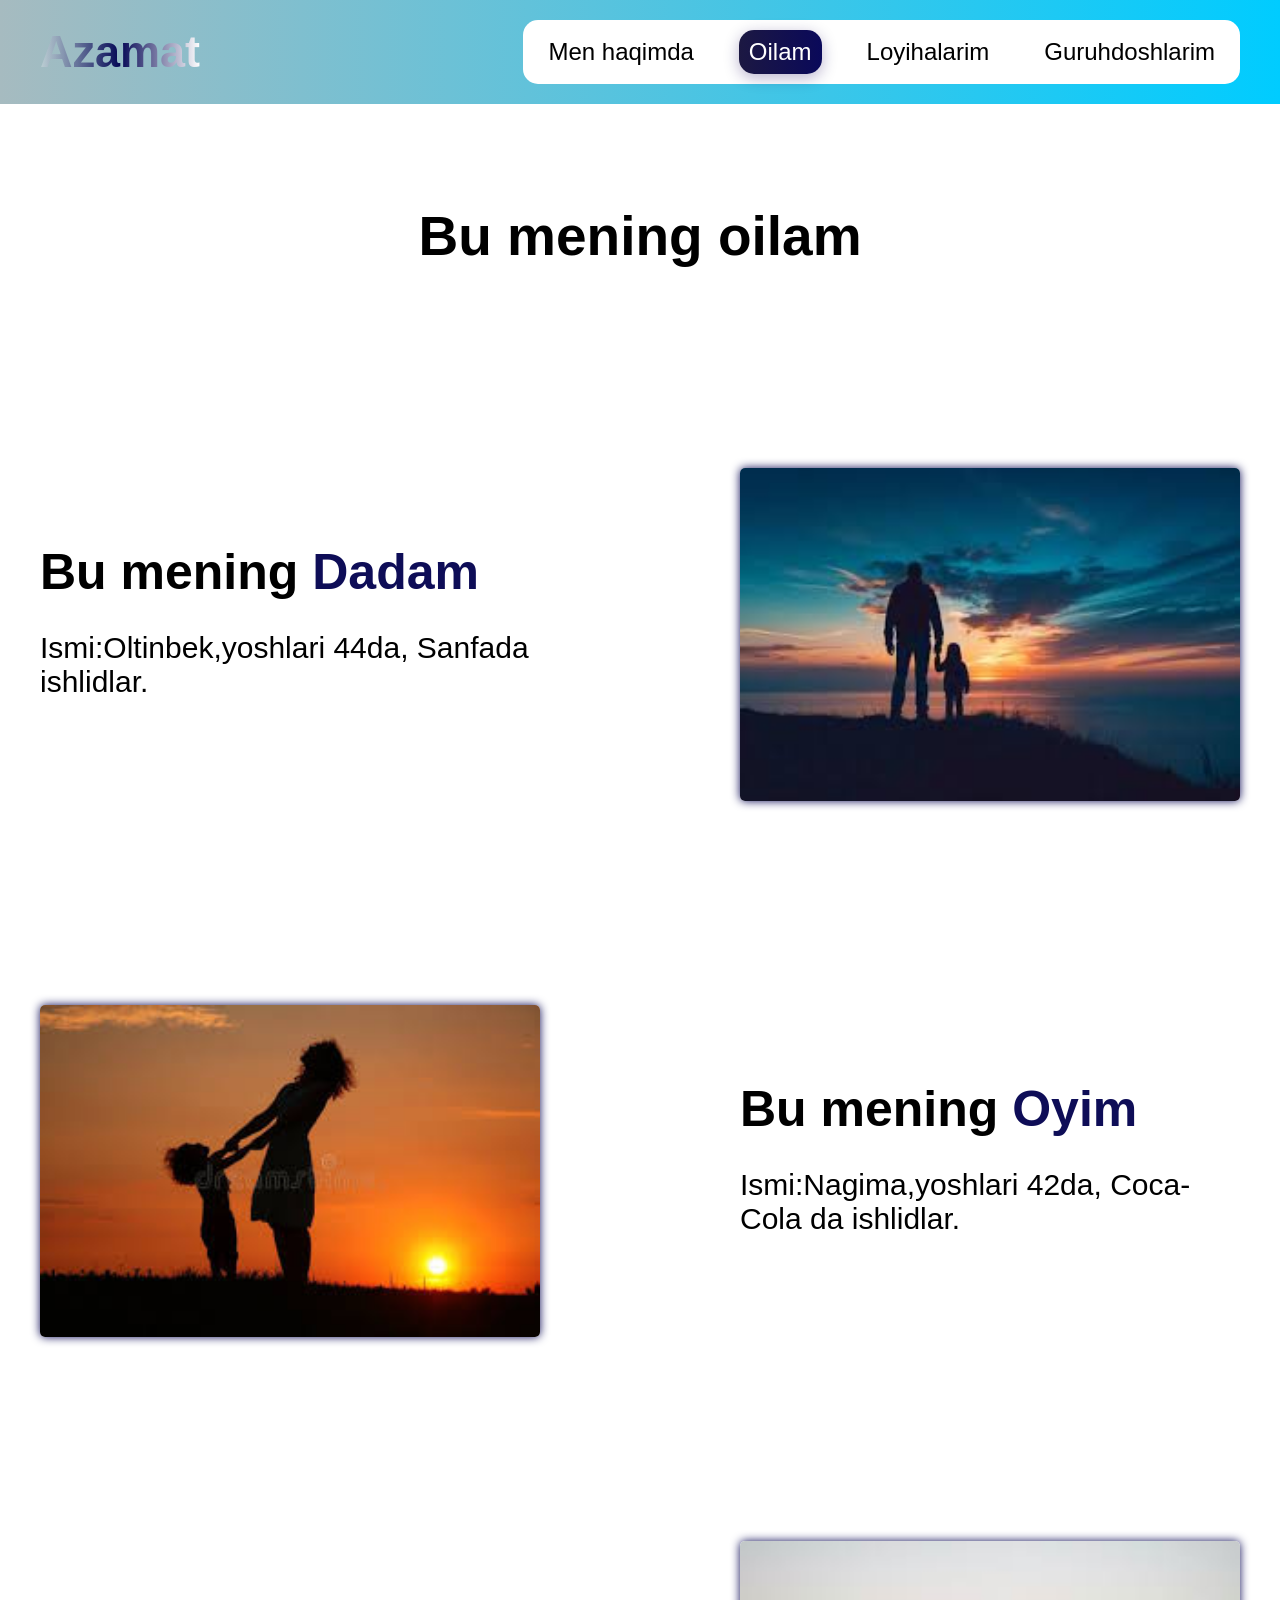
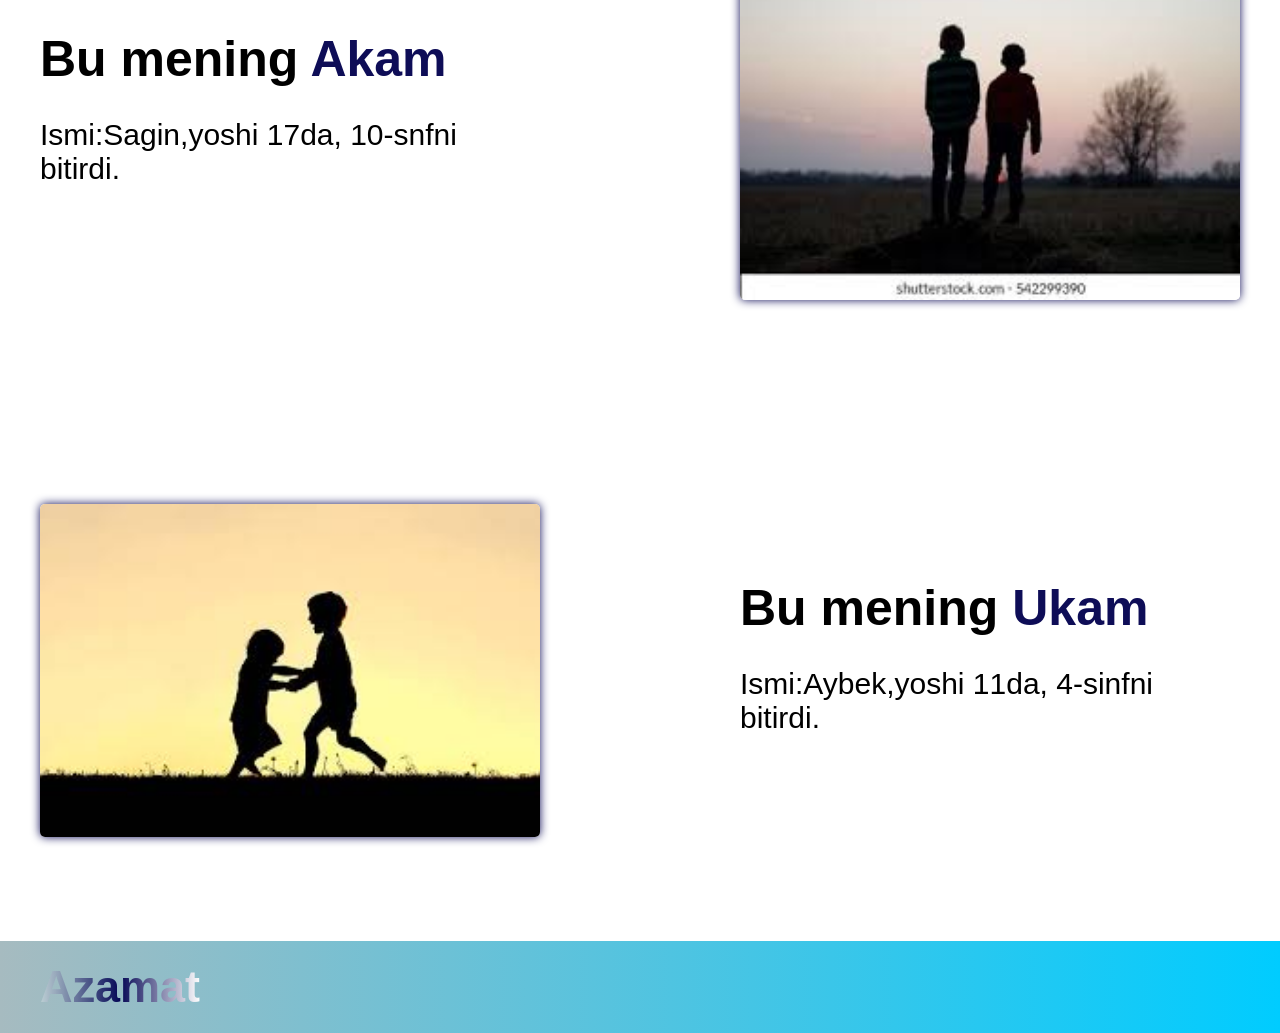
==== family.html @ 0fc04661 "first commit" ====
<!doctype html>
<html lang="en">
  <head>
    <meta charset="UTF-8" />
    <meta name="viewport" content="width=device-width, initial-scale=1.0" />
    <title>Portfolio</title>
    <link rel="stylesheet" href="/style.css" />
    <link href="https://unpkg.com/aos@2.3.1/dist/aos.css" rel="stylesheet" />
  </head>
  <body>
    <header class="site-header">
      <div class="conteiner">
        <div class="header-wrapper">
          <a class="logo-link" href="index.html">Azamat</a>

          <nav class="navbar">
            <ul class="navbar-list">
              <li>
                <a class="navbar-link" href="index.html">Men haqimda</a>
              </li>
              <li>
                <a class="navbar-link active" href="family.html">Oilam</a>
              </li>
              <li>
                <a class="navbar-link" href="project.html">Loyihalarim</a>
              </li>
              <li>
                <a class="navbar-link" href="class.html">Guruhdoshlarim</a>
              </li>
            </ul>
          </nav>
        </div>
      </div>
    </header>

    <main>
      <section class="family-hero">
        <div class="conteiner">
          <h2 class="family-title">Bu mening oilam</h2>
          <ul class="family-list">
            <li class="family-item">
              <div data-aos="fade-right">
                <div class="family-box">
                  <h3 class="family-name">Bu mening <span>Dadam</span></h3>
                  <p class="family-desc">
                    Ismi:Oltinbek,yoshlari 44da, Sanfada ishlidlar.
                  </p>
                </div>
              </div>
              <div data-aos="fade-left">
                <img class="family-img" src="/img/dad.png" alt="" />
              </div>
            </li>
            <li class="family-item item2">
              <div data-aos="fade-left">
                <div class="family-box">
                  <h3 class="family-name">Bu mening <span>Oyim</span></h3>
                  <p class="family-desc">
                    Ismi:Nagima,yoshlari 42da, Coca-Cola da ishlidlar.
                  </p>
                </div>
              </div>
              <div data-aos="fade-right">
                <img class="family-img" src="/img/mam.png" alt="" />
              </div>
            </li>
            <li class="family-item">
              <div data-aos="fade-right">
                <div class="family-box">
                  <h3 class="family-name">Bu mening <span>Akam</span></h3>
                  <p class="family-desc">
                    Ismi:Sagin,yoshi 17da, 10-snfni bitirdi.
                  </p>
                </div>
              </div>
              <div data-aos="fade-left">
                <img class="family-img" src="/img/brother.png" alt="" />
              </div>
            </li>
            <li class="family-item item4">
              <div data-aos="fade-left">
                <div class="family-box">
                  <h3 class="family-name">Bu mening <span>Ukam</span></h3>
                  <p class="family-desc">
                    Ismi:Aybek,yoshi 11da, 4-sinfni bitirdi.
                  </p>
                </div>
              </div>
              <div data-aos="fade-right">
                <img class="family-img" src="/img/image copy.png" alt="" />
              </div>
            </li>
          </ul>
        </div>
      </section>

      <section class="site-footer">
        <div class="conteiner">
          <div class="footer-wrapper">
            <a class="logo-link" href="index.html">Azamat</a>
          </div>
        </div>
      </section>
    </main>

    <script src="https://unpkg.com/aos@2.3.1/dist/aos.js"></script>
    <script>
      AOS.init();
    </script>
  </body>
</html>
---- style.css ----
* {
  margin: 0;
  padding: 0;
  box-sizing: border-box;
}

body {
  margin: 0;
  overflow-x: hidden;
  font-family: "Inter", sans-serif;
}

.site-header {
  padding-block: 20px;
  padding-block-start: 20px;
  padding-block-end: 20px;
  background: linear-gradient(90deg, #00ceff, #1c6e5a);
  background-image: linear-gradient(
    90deg,
    rgb(0, 206, 255),
    rgba(0, 174, 255, 0.144)
  );
  background-position-x: initial;
  background-position-y: initial;
  background-size: initial;
  background-repeat: initial;
  background-attachment: initial;
  background-origin: initial;
  background-clip: initial;
  background-color: initial;
  background: linear-gradient(90deg, #00ceff, #0059ff, #00ceff);
  background-image: linear-gradient(
    90deg,
    rgb(166, 187, 192),
    rgb(0, 204, 255),
    rgb(8, 13, 80)
  );
  background-position-x: initial;
  background-position-y: initial;
  background-size: initial;
  background-repeat: initial;
  background-attachment: initial;
  background-origin: initial;
  background-clip: initial;
  background-color: initial;
  background-size: 200% 200%;
  animation: gradientFlow 5s ease infinite;
}

.conteiner {
  max-width: 1240px;
  width: 100%;
  margin-inline-start: auto;
  margin-inline-end: auto;
  padding-inline-start: 20px;
  padding-inline-end: 20px;
}

.header-wrapper {
  display: flex;
  justify-content: space-between;
  align-items: center;
}
a {
  text-decoration-line: none;
  display: inline-block;
}

.logo-link {
  font-size: 45px;
  font-weight: 900;
  color: #fff;
  position: relative;
  display: inline-block;
  background: linear-gradient(to right, #ffffff4d, #050755, #fff);
  background-image: linear-gradient(to right, rgb(6, 14, 94));
  -webkit-background-clip: text;
  -webkit-text-fill-color: transparent;
  transition: 1.1s;
}

.logo-link:hover {
  transform: scale(1.1);
}
.navbar {
  background-color: #fff;
  padding: 10px 15px;
  border-radius: 15px;
}

.navbar-list {
  display: flex;
  gap: 35px;
}

ul {
  list-style-type: none;
  margin-block: 0;
  padding-left: 0;
}

li {
  display: list-item;
  unicode-bidi: isolate;
}

.navbar-link {
  font-size: 24px;
  padding: 8px 10px;
  border-radius: 15px;
  color: #000;
}

.active {
  background: linear-gradient(90deg, #1c1842, #0a095a, #00ffc8);
  background-size: 200% 200%;
  animation: gradientFlow 3s ease infinite;
  color: #fff !important;
  box-shadow: 0 4px 15px rgba(28, 5, 92, 0.3);
}
.hero-wrapper {
  display: flex;

  justify-content: space-between;
  align-items: center;
  padding-block: 80px;
}

.hero-text-wrapper {
  width: 500px;
}

.hero-title {
  font-size: 55px;
  font-weight: 800;
  margin-block: 0;
}
.hero-span {
  color: rgb(6, 14, 94);
}

.hero-desc {
  color: gray;
  font-weight: 500;
  font-size: 24px;
}
p {
  display: block;
  margin-block-start: 1em;
  margin-block-end: 1em;
  margin-inline-start: 0px;
  margin-inline-end: 0px;
  unicode-bidi: isolate;
}

.hero-link {
  background-color: #0e0d57;
  padding: 20px;
  color: #fff;
  border-radius: 15px;
  font-size: 20px;

  font-weight: 400;
  transition: 1.1s;
}
.hero-link:hover {
  transform: scale(1.1);
}
.img-box {
  position: relative;
  width: 466px;
  height: 466px;
  border-radius: 50%;
  display: flex;
  justify-content: center;
  align-items: center;
  overflow: hidden;
  background: #eee;
  border: #0e0d57;
  border: 5px solid #0e0d57;
}

.card {
  width: 300px;
  height: 350px;
  margin: 30px;
  perspective: 1000px;
}
.inner {
  width: 100%;
  height: 100%;
  transition: 1s;
  transform-style: preserve-3d;
  position: relative;
}
.card:hover .inner {
  transform: rotateY(180deg);
}
.oldi-tomoni,
.orqa-tomoni {
  width: 100%;
  height: 100%;
  position: absolute;
  backface-visibility: hidden;
  display: flex;
  align-items: center;
  justify-content: center;
  color: #fff;
  font-size: 30px;
  padding: 20px;
  box-shadow: 0 0 10px black;
}
.oldi-tomoni {
  background: url(images/image.png);
  background-size: cover;
}
.orqa-tomoni {
  display: flex;
  align-items: center;
  justify-content: center;
  flex-direction: column;
  background-color: rgb(94, 157, 219);
  transform: rotateY(180deg);
  box-shadow: 0 0 10px rgb(94, 157, 219);
}

.about-wrapper {
  display: flex;
  justify-content: space-between;
  align-items: center;
}

.about {
  padding-block: 100px;
  background: linear-gradient(348deg, #102158, #2092f0);
}
.about-texts-wrapper {
  width: 500px;
}

.about-img {
  width: 500px;
  border-radius: 10px;
  border: 5px solid #0e0d57;
}

.about-title {
  font-size: 33px;
  line-height: 50px;
  color: rgb(255, 255, 255);
}

.about-span {
  color: rgb(6, 14, 94);
}

.about-link {
  background-color: #0e0d57;
  padding: 10px 30px;
  margin: 10px 0px;
  color: #fff;
  border-radius: 15px;

  font-size: 20px;
  font-weight: 400;
  transition: 0.3s linear;
}

.about-link:hover {
  transform: scale(1.1);
}

.data-box {
  position: relative;

  width: 250px;
  margin: 50px auto;
}

.data-title {
  color: #0e0d57;
  text-align: center;
  font-size: 55px;
  margin-bottom: 50px;
}

.data-box input {
  width: 100%;
  border: none;
  border-bottom: 2px solid #ccc;
  padding: 5px 0;
  font-size: 18px;
  background-color: transparent;
  outline: none;
}

.data-box label {
  position: absolute;
  top: 5px;
  left: 0;
  color: #ccc;
  transition: 0.3s;
  pointer-events: none;
}

.data-box input:focus + label,
.data-box input:valid + label {
  top: -10px;
  color: #ccc;
  font-size: 16px;
}

.data-box .underline {
  position: absolute;
  bottom: 0;
  left: 0;
  height: 2px;
  width: 100%;
  background-color: #000000;
  transform: scaleX(0);
  transition: 0.3s;
}

.data-box input:focus ~ .underline,
.data-box input:valid ~ .underline {
  transform: scaleX(1);
}

.data-card textarea {
  width: 250px;
  margin-bottom: 15px;
  padding-block: 10px;
  border-radius: 7px;
  padding-left: 15px;
  border: 2px solid gray;
  margin: 0 auto;
}

.data-card label {
  color: #ccc;
}

.data-card button {
  background-color: #0e0d57;
  margin: 10px 0px;
  padding: 10px 30px;
  color: #fff;
  border-radius: 15px;
  margin: 0 auto;
  font-size: 20px;
  font-weight: 400;
  border: none;
  width: 250px;
  transition: 0.3s linear;
}

.data-card button:hover {
  transform: scale(1.1);
}

.site-footer {
  padding-block: 20px;
  padding-block-start: 20px;
  padding-block-end: 20px;
  background: linear-gradient(90deg, #00ceff, #1c6e5a);
  background-image: linear-gradient(
    90deg,
    rgb(0, 206, 255),
    rgba(0, 174, 255, 0.144)
  );
  background-position-x: initial;
  background-position-y: initial;
  background-size: initial;
  background-repeat: initial;
  background-attachment: initial;
  background-origin: initial;
  background-clip: initial;
  background-color: initial;
  background: linear-gradient(90deg, #00ceff, #0059ff, #00ceff);
  background-image: linear-gradient(
    90deg,
    rgb(166, 187, 192),
    rgb(0, 204, 255),
    rgb(8, 13, 80)
  );
  background-position-x: initial;
  background-position-y: initial;
  background-size: initial;
  background-repeat: initial;
  background-attachment: initial;
  background-origin: initial;
  background-clip: initial;
  background-color: initial;
  background-size: 200% 200%;
  animation: gradientFlow 5s ease infinite;
}

.family-title {
  font-size: 55px;
  text-align: center;
  margin-block: 100px;
}

.family-item {
  display: flex;
  justify-content: space-between;
  align-items: center;
  padding-block: 100px;
}

.family-box {
  width: 500px;
}

.family-name {
  font-size: 50px;
  font-weight: 700;
}

.family-desc {
  font-size: 30px;
}

.family-img {
  width: 500px;
  box-shadow: 0px 0px 10px #0e0d57;
  border-radius: 5px;
}

.item2 {
  flex-direction: row-reverse;
}

.item4 {
  flex-direction: row-reverse;
}

.projects-hero {
  padding-block: 100px;
}

.project-title {
  font-size: 55px;
  text-align: center;
  margin-block: 100px;
}

.project-list {
  display: flex;
  flex-wrap: wrap;
  justify-content: space-between;
  align-items: center;
  row-gap: 55px;
}

.project-desc {
  font-size: 22px;
  font-weight: 700;
}

.project-img {
  width: 460px;
  height: 285px;
  border-radius: 10px;
  border: 5px solid #0e0d57;
}

.family-name span {
  color: #0e0d57;
}
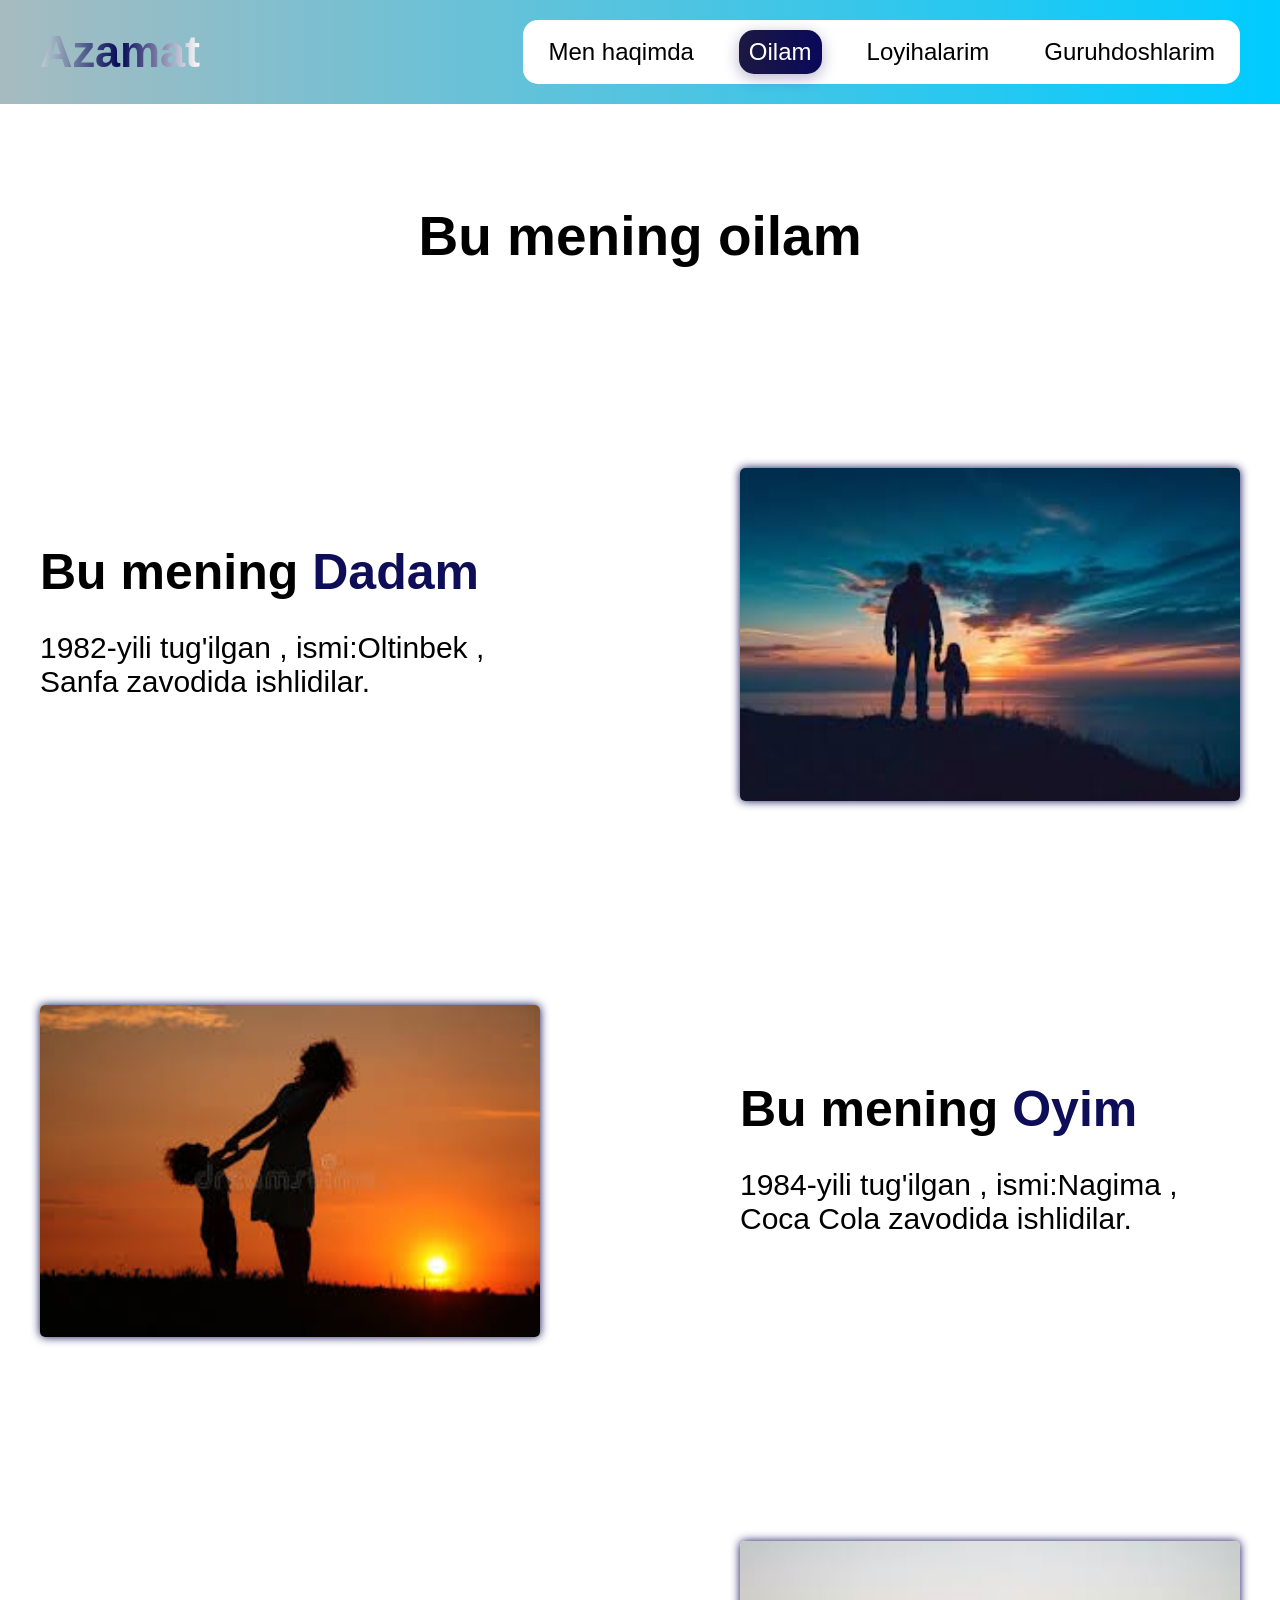
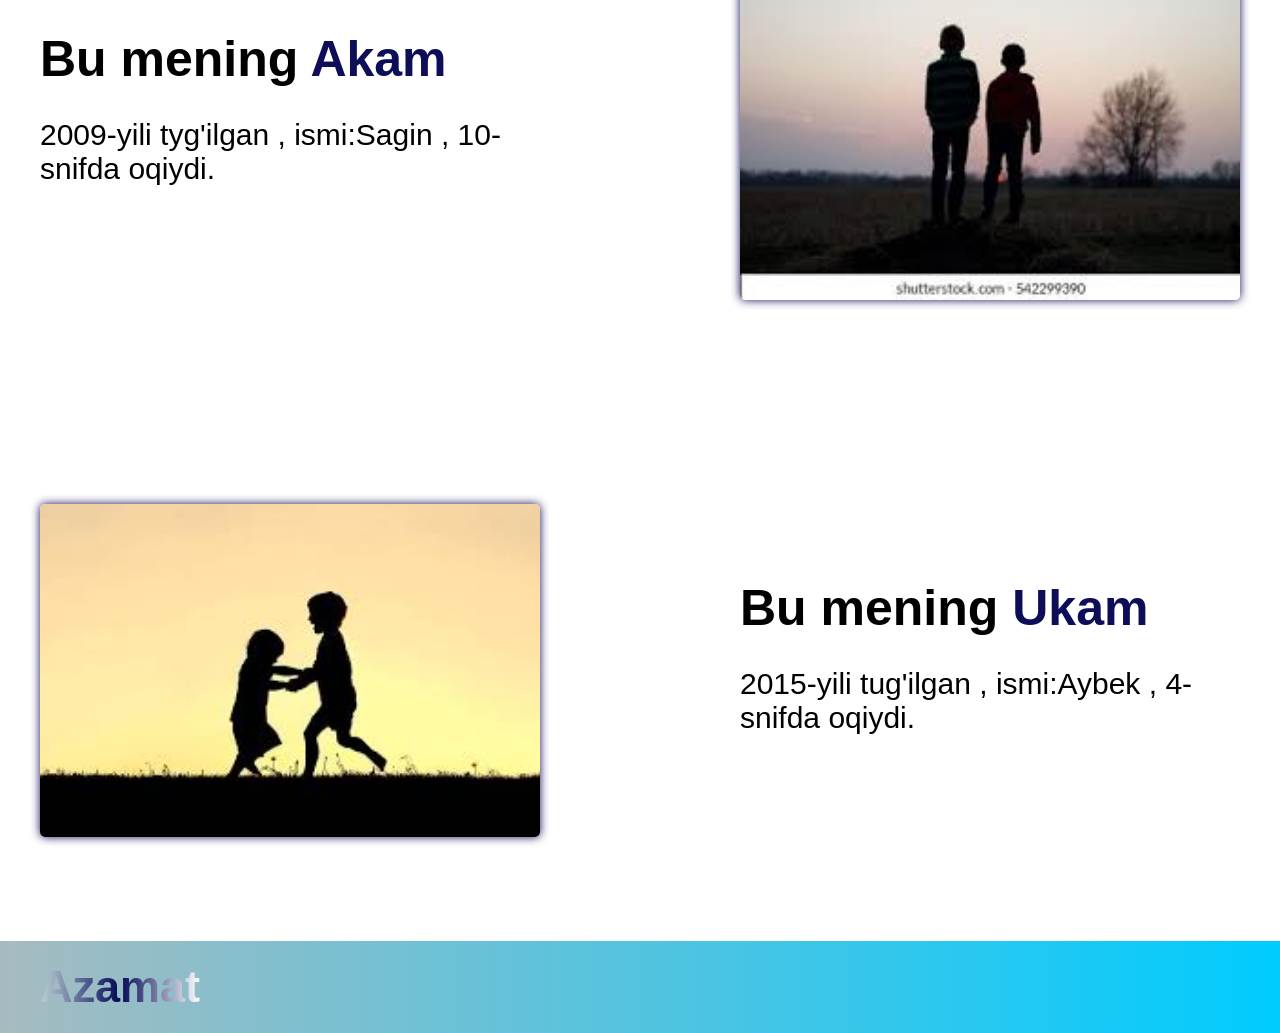
==== commit 7247d527: "family html and project html ozgartirdim" ====
--- a/family.html
+++ b/family.html
@@ -43,7 +43,8 @@
                 <div class="family-box">
                   <h3 class="family-name">Bu mening <span>Dadam</span></h3>
                   <p class="family-desc">
-                    Ismi:Oltinbek,yoshlari 44da, Sanfada ishlidlar.
+                    1982-yili tug'ilgan , ismi:Oltinbek , Sanfa zavodida
+                    ishlidilar.
                   </p>
                 </div>
               </div>
@@ -56,7 +57,8 @@
                 <div class="family-box">
                   <h3 class="family-name">Bu mening <span>Oyim</span></h3>
                   <p class="family-desc">
-                    Ismi:Nagima,yoshlari 42da, Coca-Cola da ishlidlar.
+                    1984-yili tug'ilgan , ismi:Nagima , Coca Cola zavodida
+                    ishlidilar.
                   </p>
                 </div>
               </div>
@@ -69,7 +71,7 @@
                 <div class="family-box">
                   <h3 class="family-name">Bu mening <span>Akam</span></h3>
                   <p class="family-desc">
-                    Ismi:Sagin,yoshi 17da, 10-snfni bitirdi.
+                    2009-yili tyg'ilgan , ismi:Sagin , 10-snifda oqiydi.
                   </p>
                 </div>
               </div>
@@ -82,7 +84,7 @@
                 <div class="family-box">
                   <h3 class="family-name">Bu mening <span>Ukam</span></h3>
                   <p class="family-desc">
-                    Ismi:Aybek,yoshi 11da, 4-sinfni bitirdi.
+                    2015-yili tug'ilgan , ismi:Aybek , 4-snifda oqiydi.
                   </p>
                 </div>
               </div>
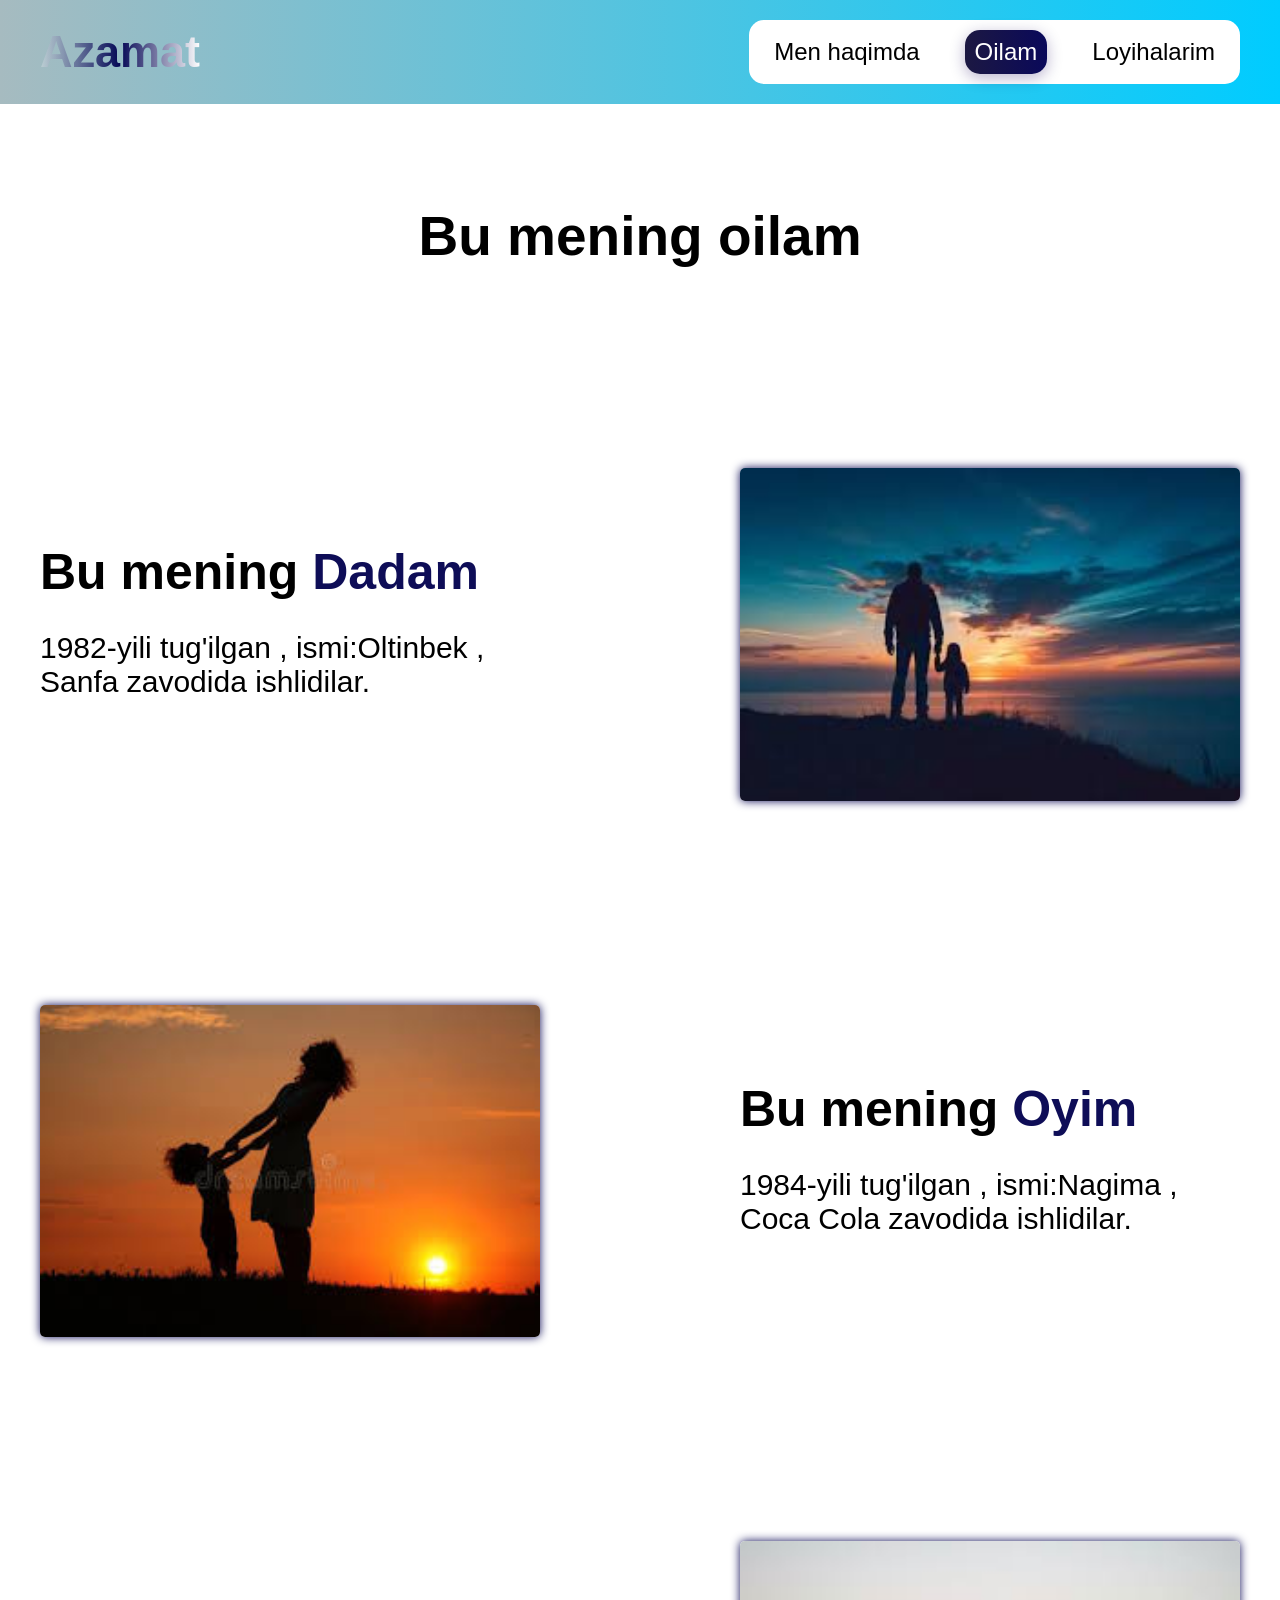
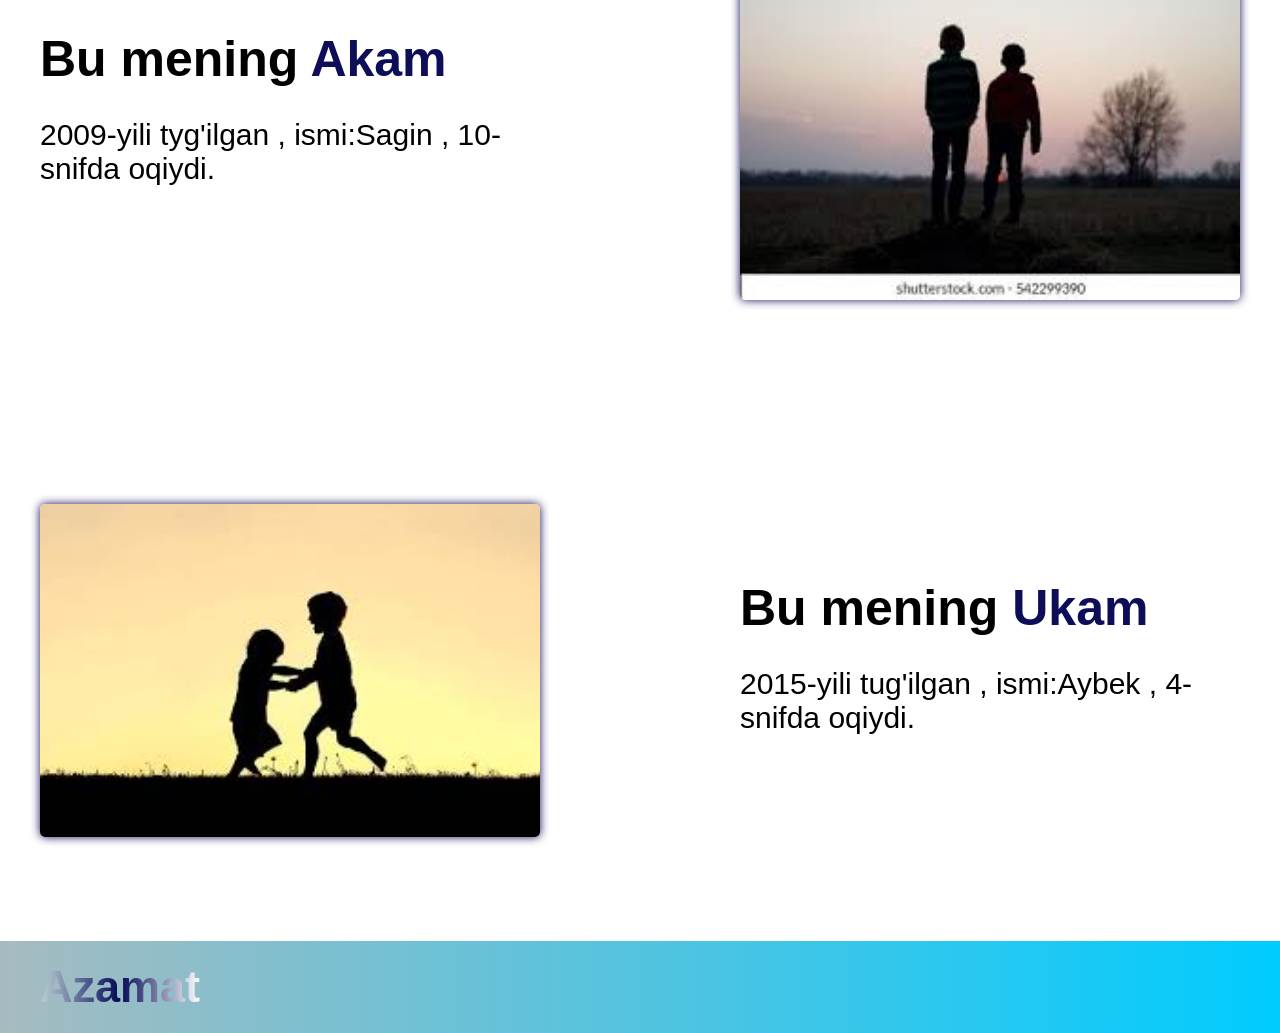
==== commit f847db92: "asas" ====
--- a/family.html
+++ b/family.html
@@ -23,9 +23,6 @@
               </li>
               <li>
                 <a class="navbar-link" href="project.html">Loyihalarim</a>
-              </li>
-              <li>
-                <a class="navbar-link" href="class.html">Guruhdoshlarim</a>
               </li>
             </ul>
           </nav>
--- a/style.css
+++ b/style.css
@@ -2,6 +2,10 @@
   margin: 0;
   padding: 0;
   box-sizing: border-box;
+}
+
+html {
+  scroll-behavior: smooth;
 }
 
 body {
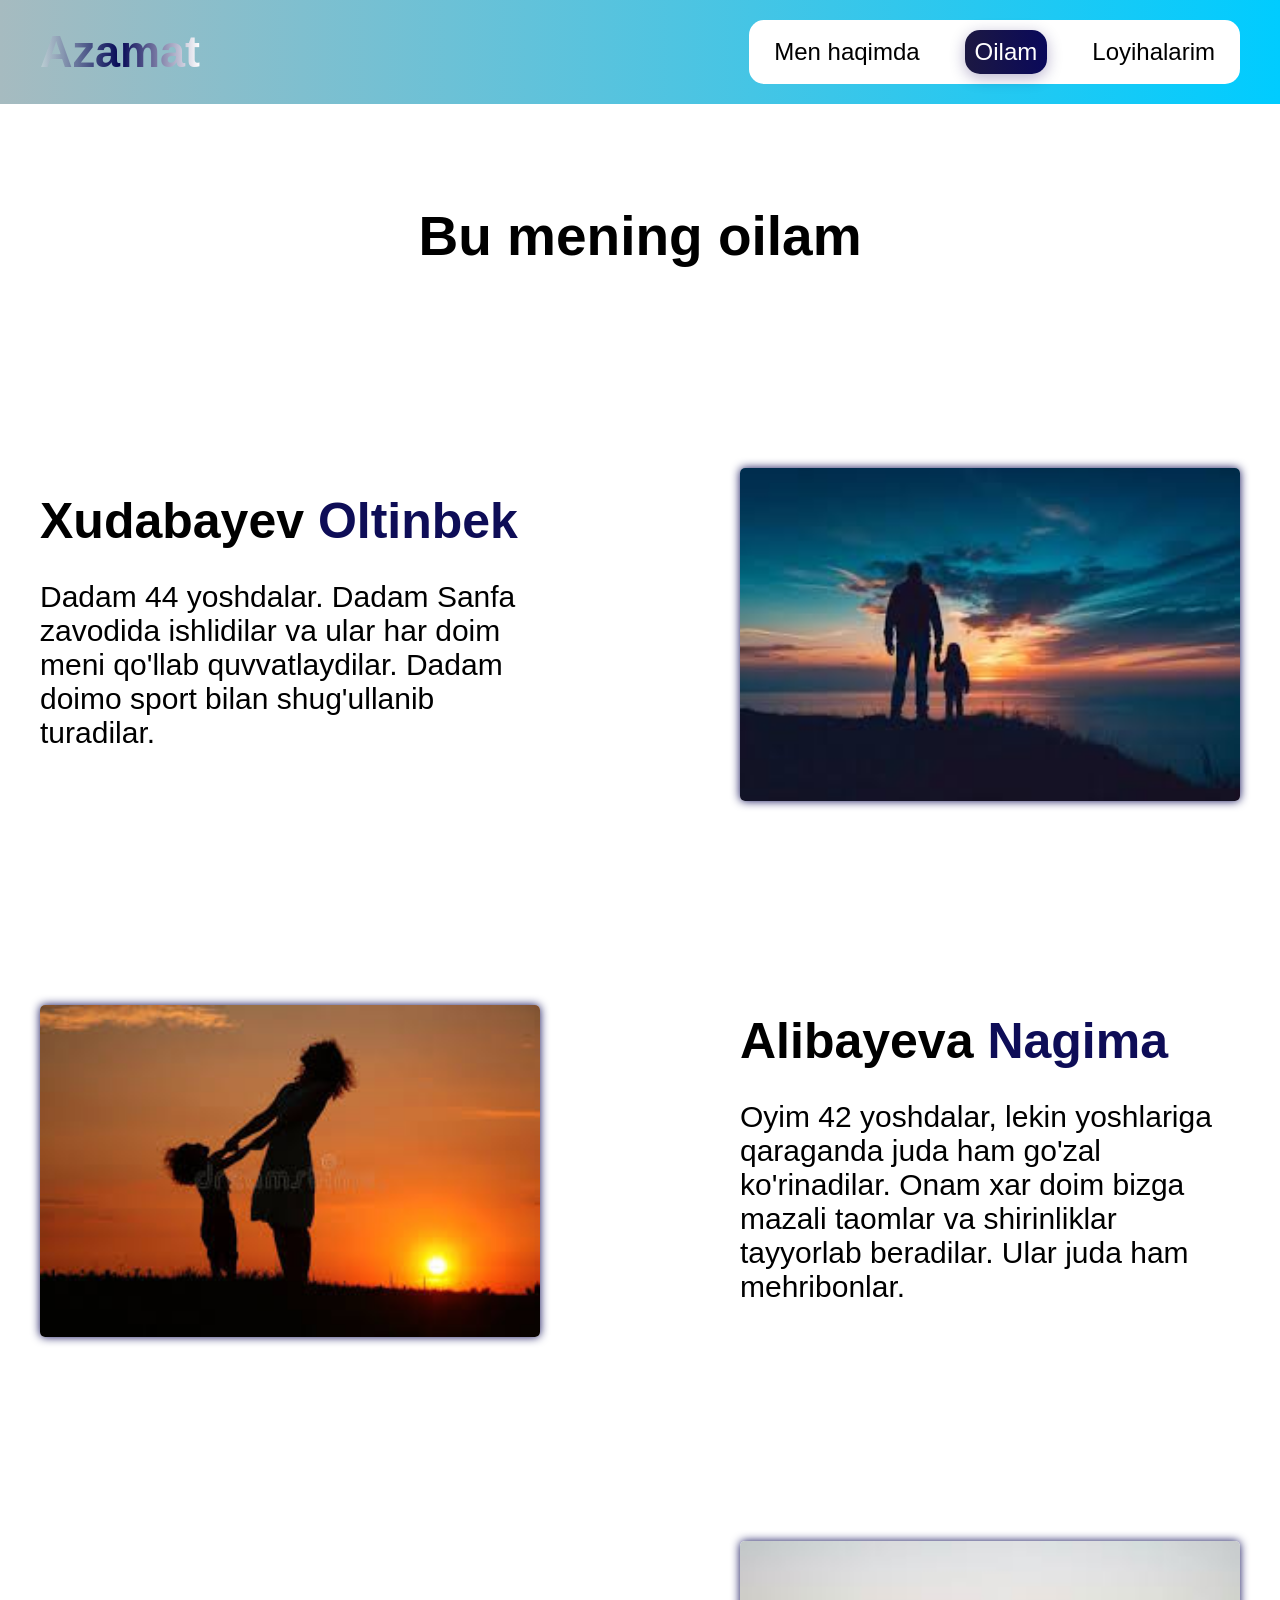
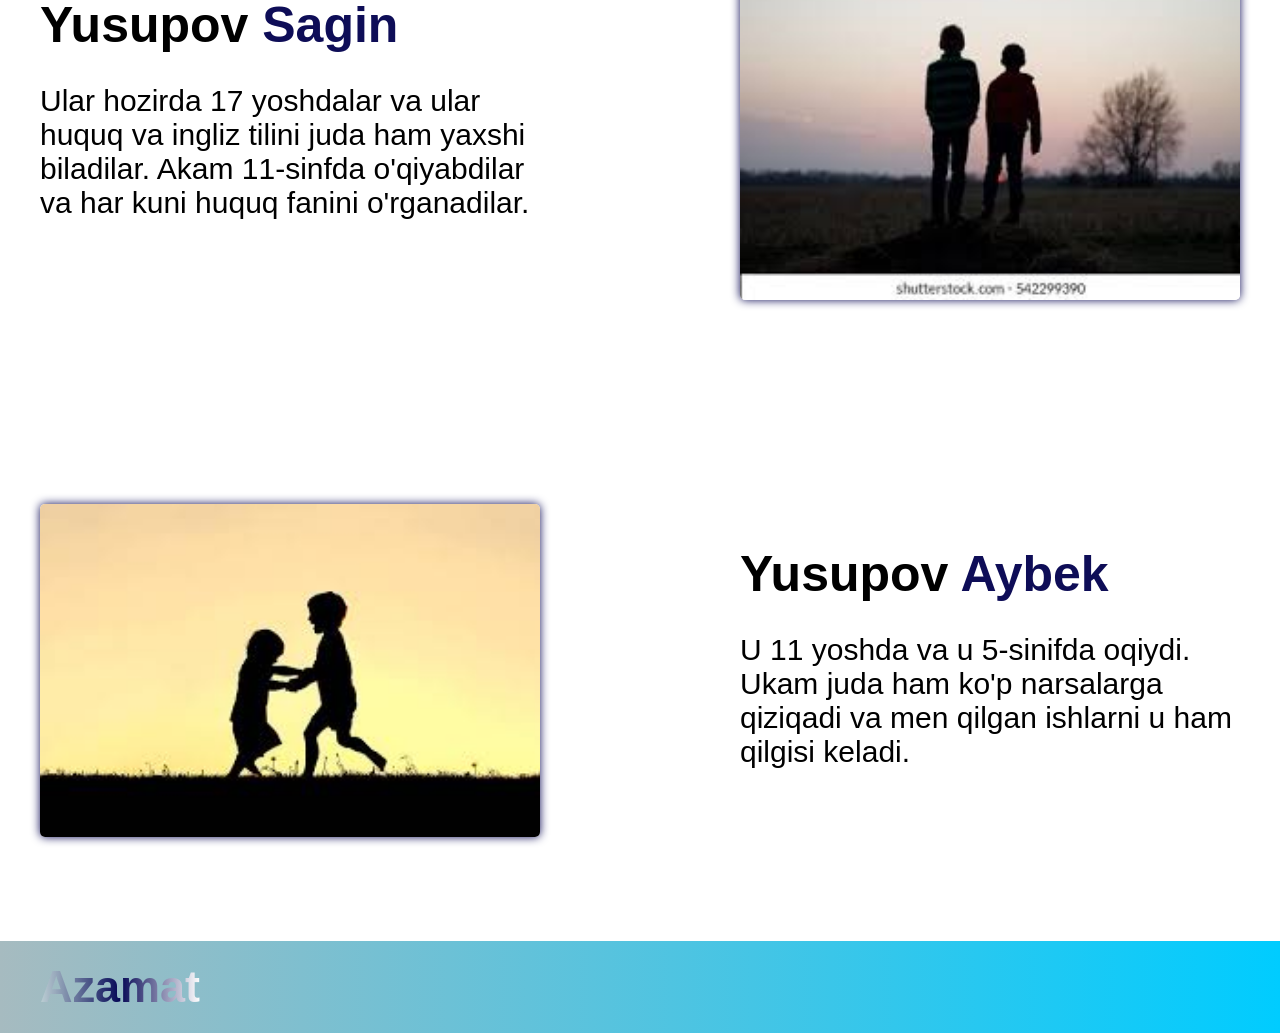
==== commit e2775fd8: "update" ====
--- a/family.html
+++ b/family.html
@@ -38,10 +38,11 @@
             <li class="family-item">
               <div data-aos="fade-right">
                 <div class="family-box">
-                  <h3 class="family-name">Bu mening <span>Dadam</span></h3>
+                  <h3 class="family-name">Xudabayev <span>Oltinbek</span></h3>
                   <p class="family-desc">
-                    1982-yili tug'ilgan , ismi:Oltinbek , Sanfa zavodida
-                    ishlidilar.
+                    Dadam 44 yoshdalar. Dadam Sanfa zavodida ishlidilar va ular
+                    har doim meni qo'llab quvvatlaydilar. Dadam doimo sport
+                    bilan shug'ullanib turadilar.
                   </p>
                 </div>
               </div>
@@ -52,10 +53,11 @@
             <li class="family-item item2">
               <div data-aos="fade-left">
                 <div class="family-box">
-                  <h3 class="family-name">Bu mening <span>Oyim</span></h3>
+                  <h3 class="family-name">Alibayeva <span>Nagima</span></h3>
                   <p class="family-desc">
-                    1984-yili tug'ilgan , ismi:Nagima , Coca Cola zavodida
-                    ishlidilar.
+                    Oyim 42 yoshdalar, lekin yoshlariga qaraganda juda ham
+                    go'zal ko'rinadilar. Onam xar doim bizga mazali taomlar va
+                    shirinliklar tayyorlab beradilar. Ular juda ham mehribonlar.
                   </p>
                 </div>
               </div>
@@ -66,9 +68,11 @@
             <li class="family-item">
               <div data-aos="fade-right">
                 <div class="family-box">
-                  <h3 class="family-name">Bu mening <span>Akam</span></h3>
+                  <h3 class="family-name">Yusupov <span>Sagin</span></h3>
                   <p class="family-desc">
-                    2009-yili tyg'ilgan , ismi:Sagin , 10-snifda oqiydi.
+                    Ular hozirda 17 yoshdalar va ular huquq va ingliz tilini
+                    juda ham yaxshi biladilar. Akam 11-sinfda o'qiyabdilar va
+                    har kuni huquq fanini o'rganadilar.
                   </p>
                 </div>
               </div>
@@ -79,9 +83,11 @@
             <li class="family-item item4">
               <div data-aos="fade-left">
                 <div class="family-box">
-                  <h3 class="family-name">Bu mening <span>Ukam</span></h3>
+                  <h3 class="family-name">Yusupov <span>Aybek</span></h3>
                   <p class="family-desc">
-                    2015-yili tug'ilgan , ismi:Aybek , 4-snifda oqiydi.
+                    U 11 yoshda va u 5-sinifda oqiydi. Ukam juda ham ko'p
+                    narsalarga qiziqadi va men qilgan ishlarni u ham qilgisi
+                    keladi.
                   </p>
                 </div>
               </div>
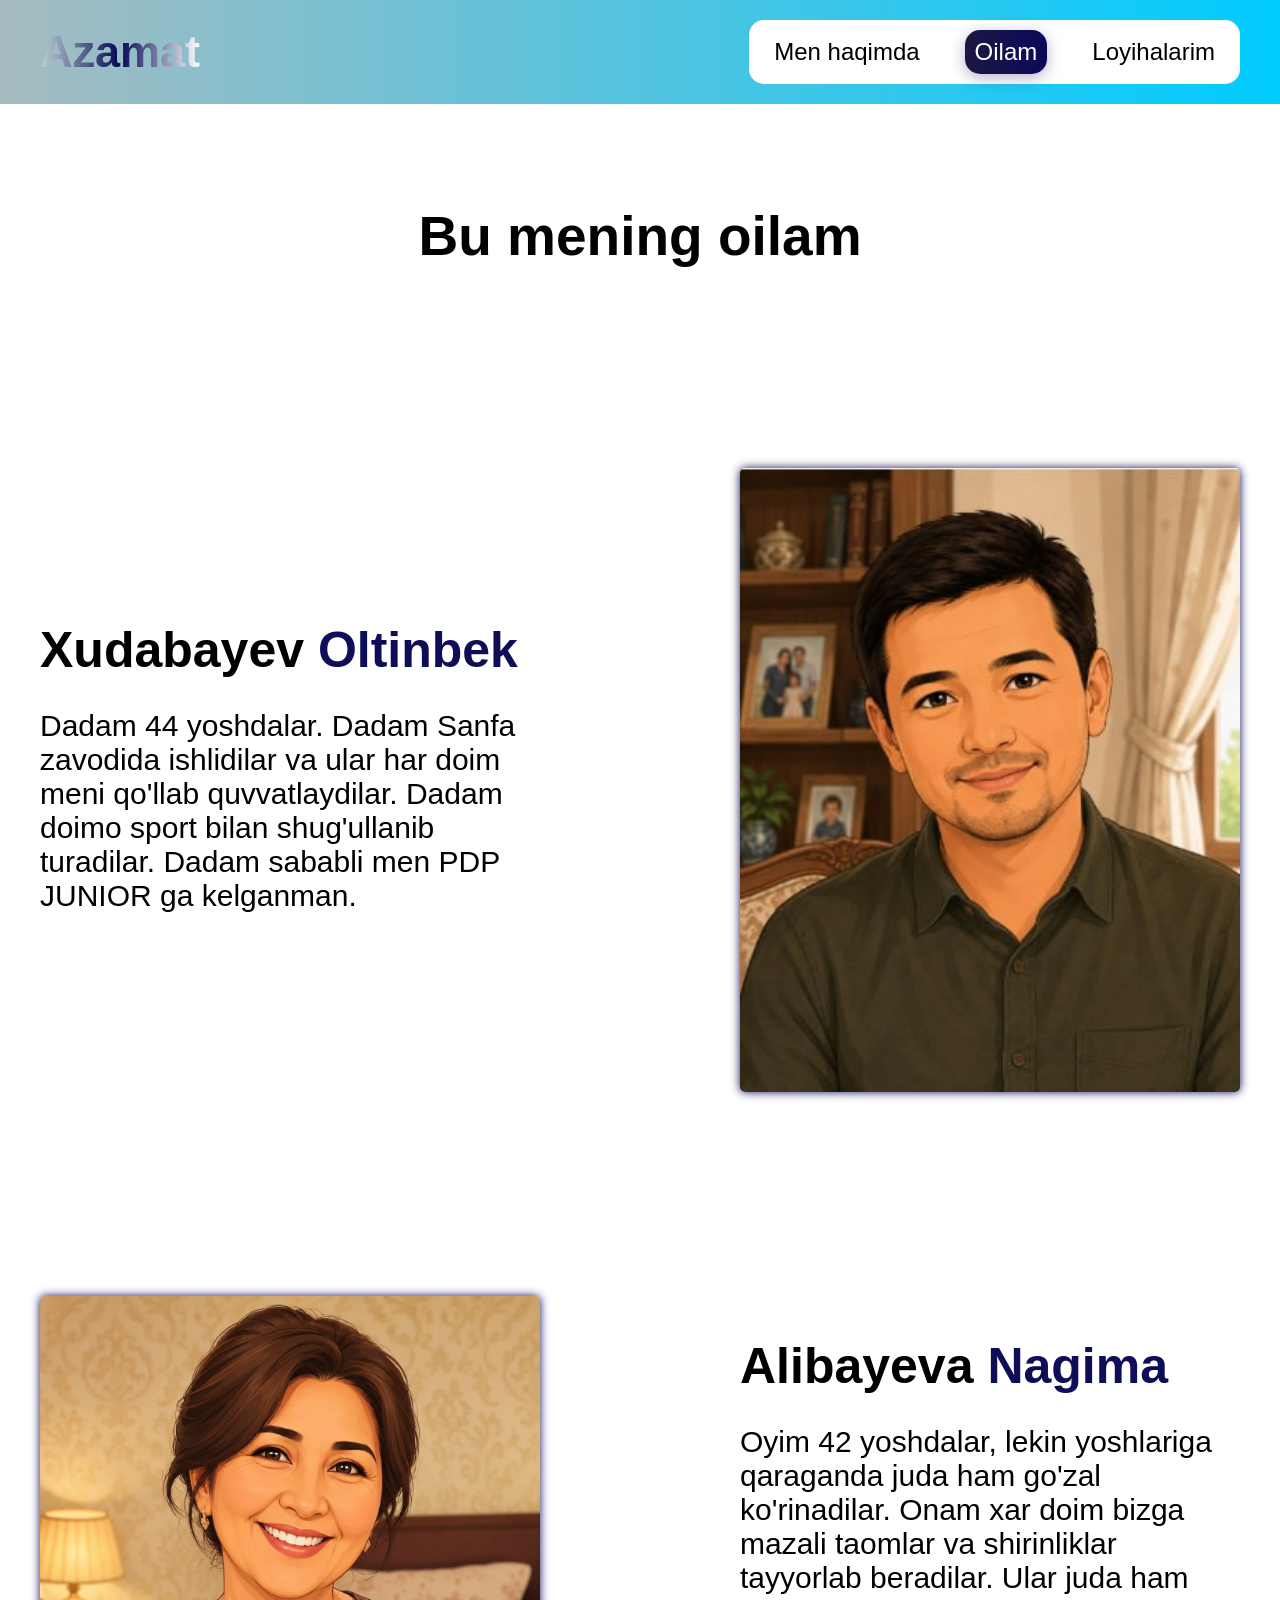
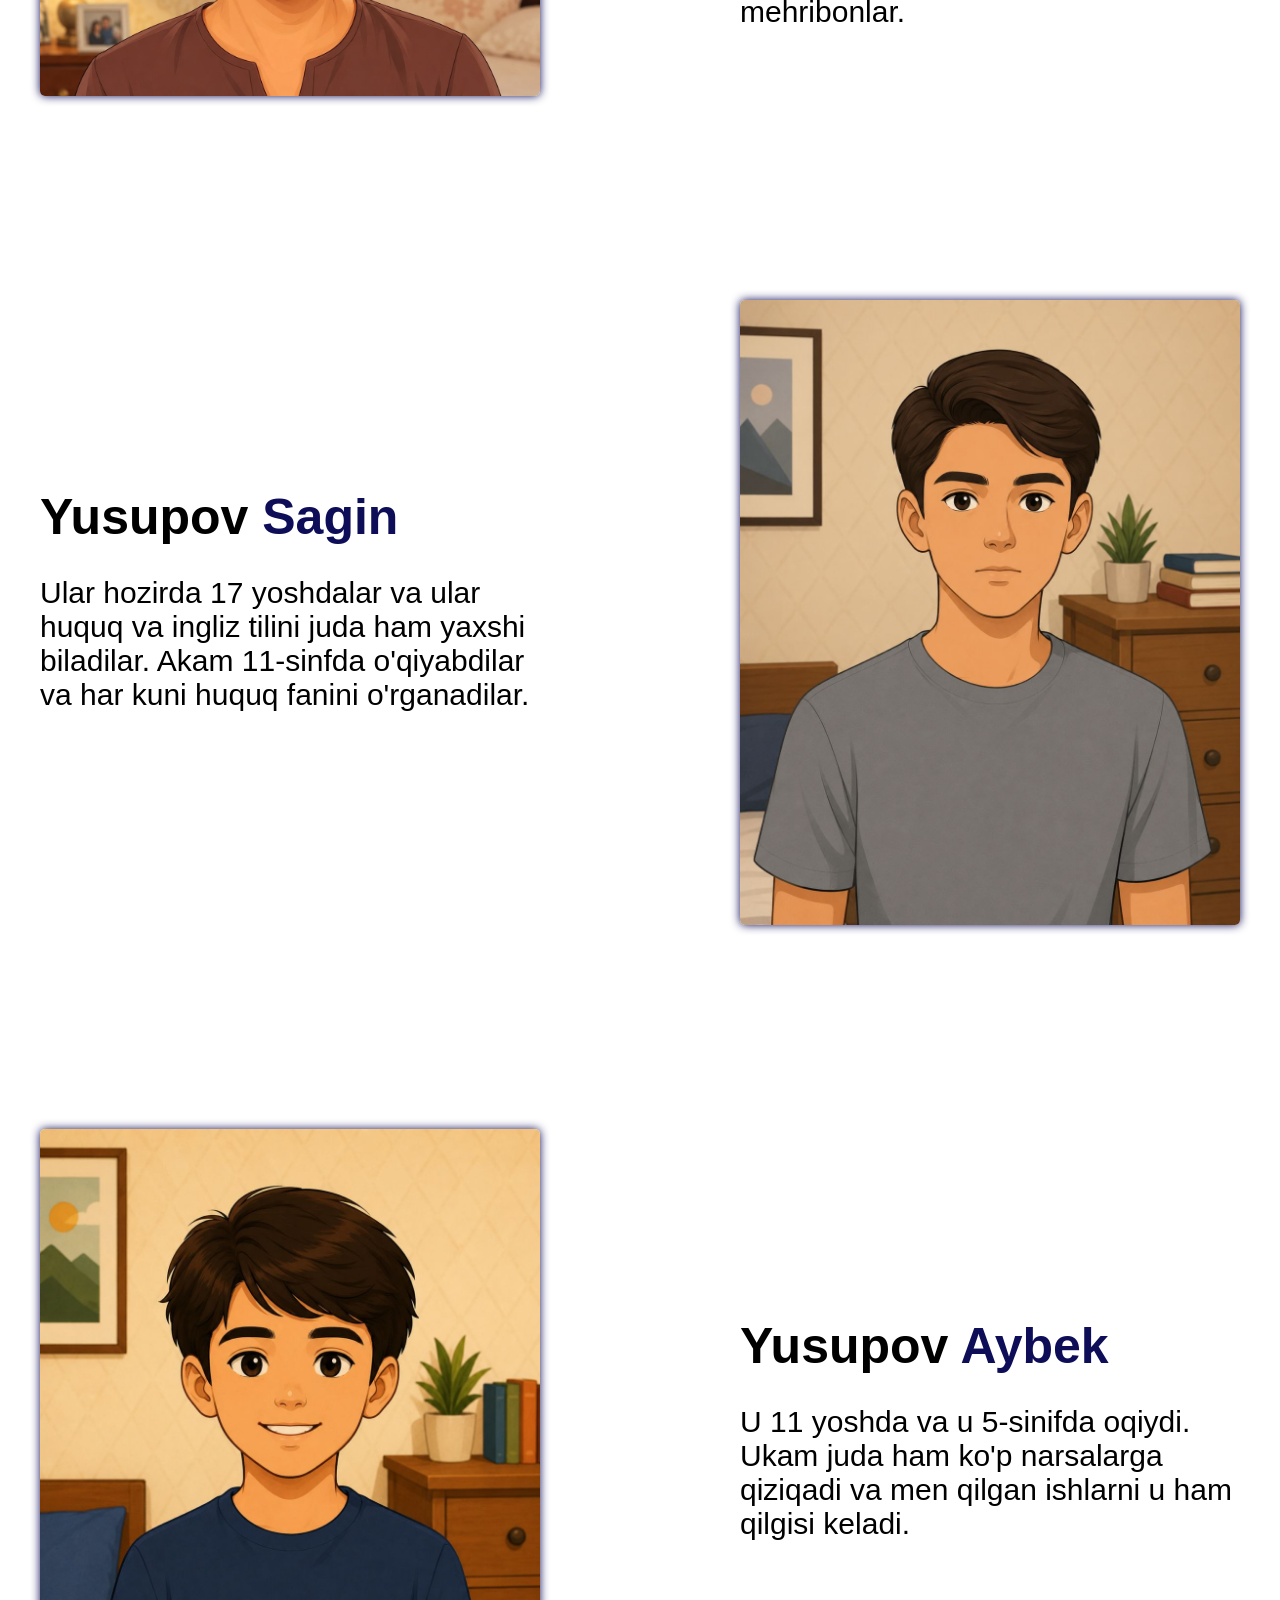
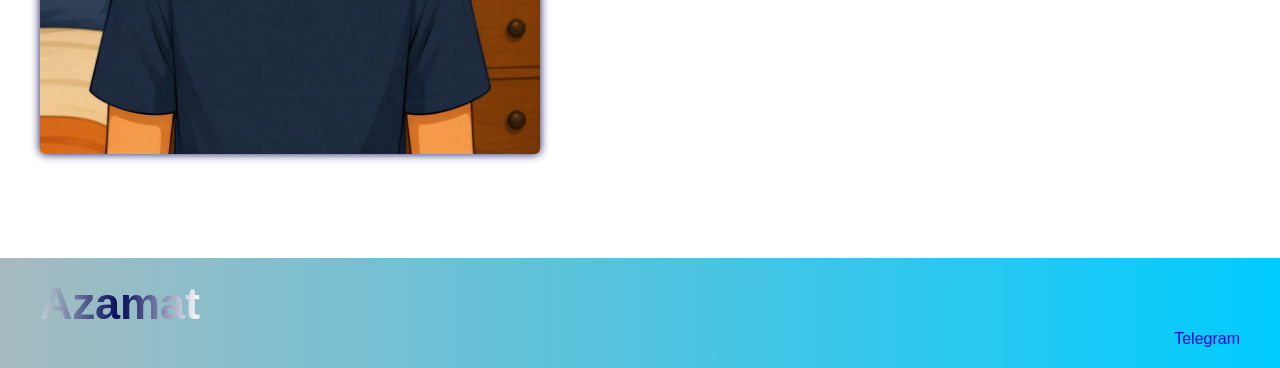
==== commit 95166aa5: "update" ====
--- a/family.html
+++ b/family.html
@@ -42,12 +42,13 @@
                   <p class="family-desc">
                     Dadam 44 yoshdalar. Dadam Sanfa zavodida ishlidilar va ular
                     har doim meni qo'llab quvvatlaydilar. Dadam doimo sport
-                    bilan shug'ullanib turadilar.
+                    bilan shug'ullanib turadilar. Dadam sababli men PDP JUNIOR
+                    ga kelganman.
                   </p>
                 </div>
               </div>
               <div data-aos="fade-left">
-                <img class="family-img" src="/img/dad.png" alt="" />
+                <img class="family-img" src="/img/dad1.jpg" alt="" />
               </div>
             </li>
             <li class="family-item item2">
@@ -62,7 +63,7 @@
                 </div>
               </div>
               <div data-aos="fade-right">
-                <img class="family-img" src="/img/mam.png" alt="" />
+                <img class="family-img" src="/img/mam1.jpg" alt="" />
               </div>
             </li>
             <li class="family-item">
@@ -77,7 +78,7 @@
                 </div>
               </div>
               <div data-aos="fade-left">
-                <img class="family-img" src="/img/brother.png" alt="" />
+                <img class="family-img" src="/img/brother1.jpg" alt="" />
               </div>
             </li>
             <li class="family-item item4">
@@ -92,7 +93,7 @@
                 </div>
               </div>
               <div data-aos="fade-right">
-                <img class="family-img" src="/img/image copy.png" alt="" />
+                <img class="family-img" src="/img/boys1.jpg" alt="" />
               </div>
             </li>
           </ul>
@@ -104,6 +105,7 @@
           <div class="footer-wrapper">
             <a class="logo-link" href="index.html">Azamat</a>
           </div>
+          <a class="telegram" href="t.me/yspvvvvv7">Telegram</a>
         </div>
       </section>
     </main>
--- a/style.css
+++ b/style.css
@@ -472,3 +472,10 @@
 .family-name span {
   color: #0e0d57;
 }
+
+.telegram {
+  display: flex;
+  align-items: center;
+  justify-content: end;
+  bottom: 15px;
+}
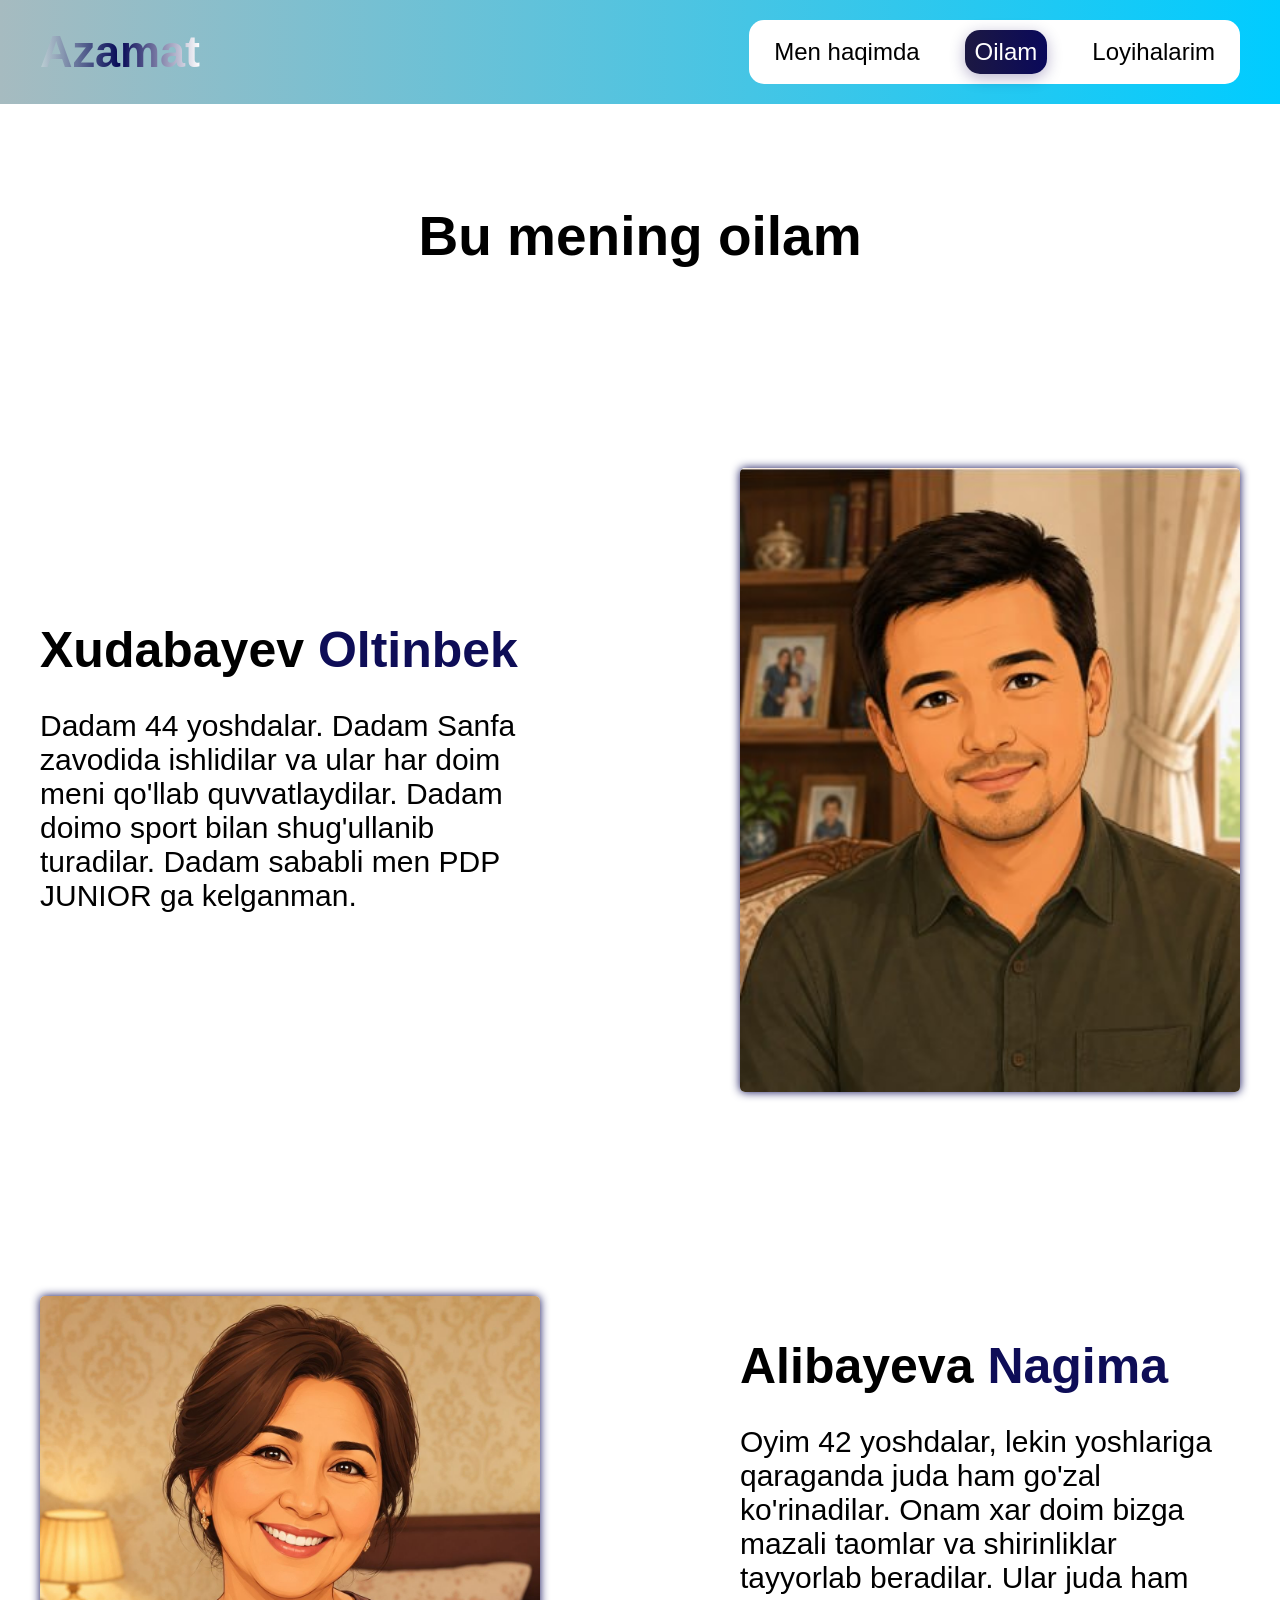
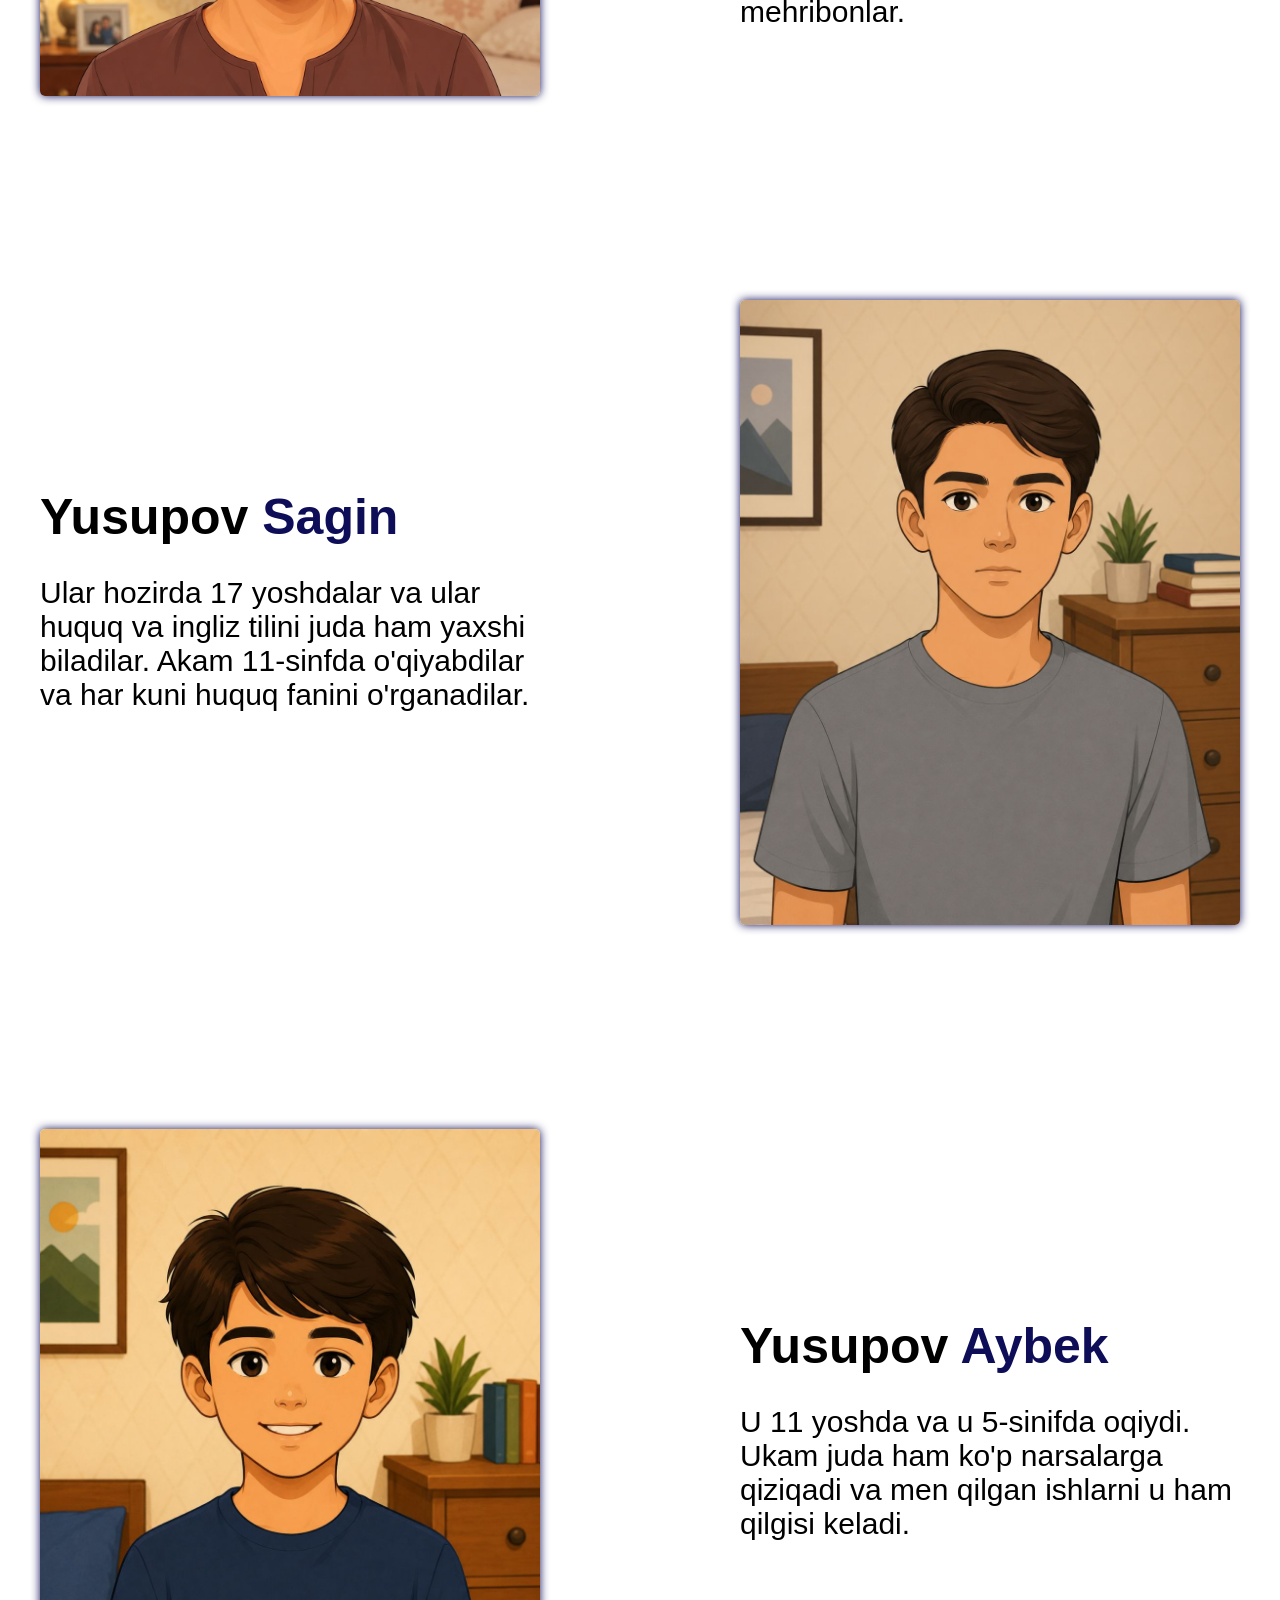
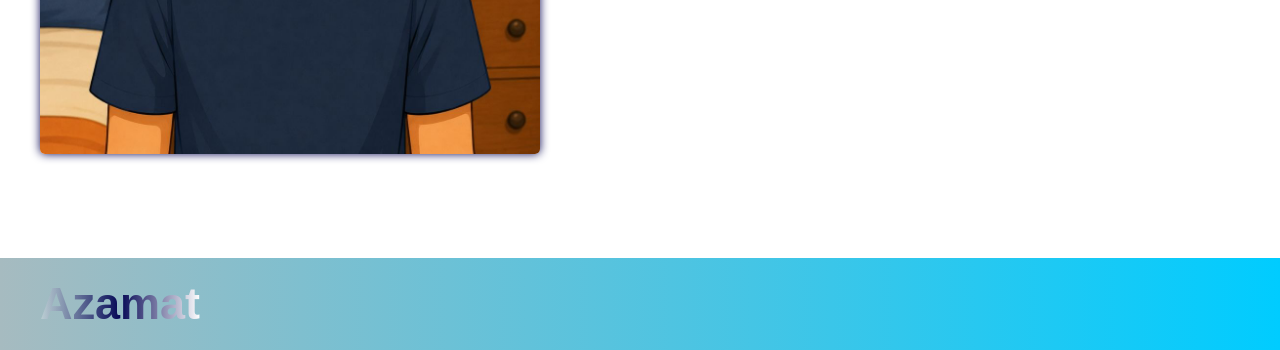
==== commit 377e8630: "update" ====
--- a/family.html
+++ b/family.html
@@ -105,7 +105,7 @@
           <div class="footer-wrapper">
             <a class="logo-link" href="index.html">Azamat</a>
           </div>
-          <a class="telegram" href="t.me/yspvvvvv7">Telegram</a>
+          
         </div>
       </section>
     </main>
--- a/style.css
+++ b/style.css
@@ -15,6 +15,9 @@
 }
 
 .site-header {
+  position: sticky;
+  top: 0;
+  z-index: 100;
   padding-block: 20px;
   padding-block-start: 20px;
   padding-block-end: 20px;
@@ -472,10 +475,3 @@
 .family-name span {
   color: #0e0d57;
 }
-
-.telegram {
-  display: flex;
-  align-items: center;
-  justify-content: end;
-  bottom: 15px;
-}
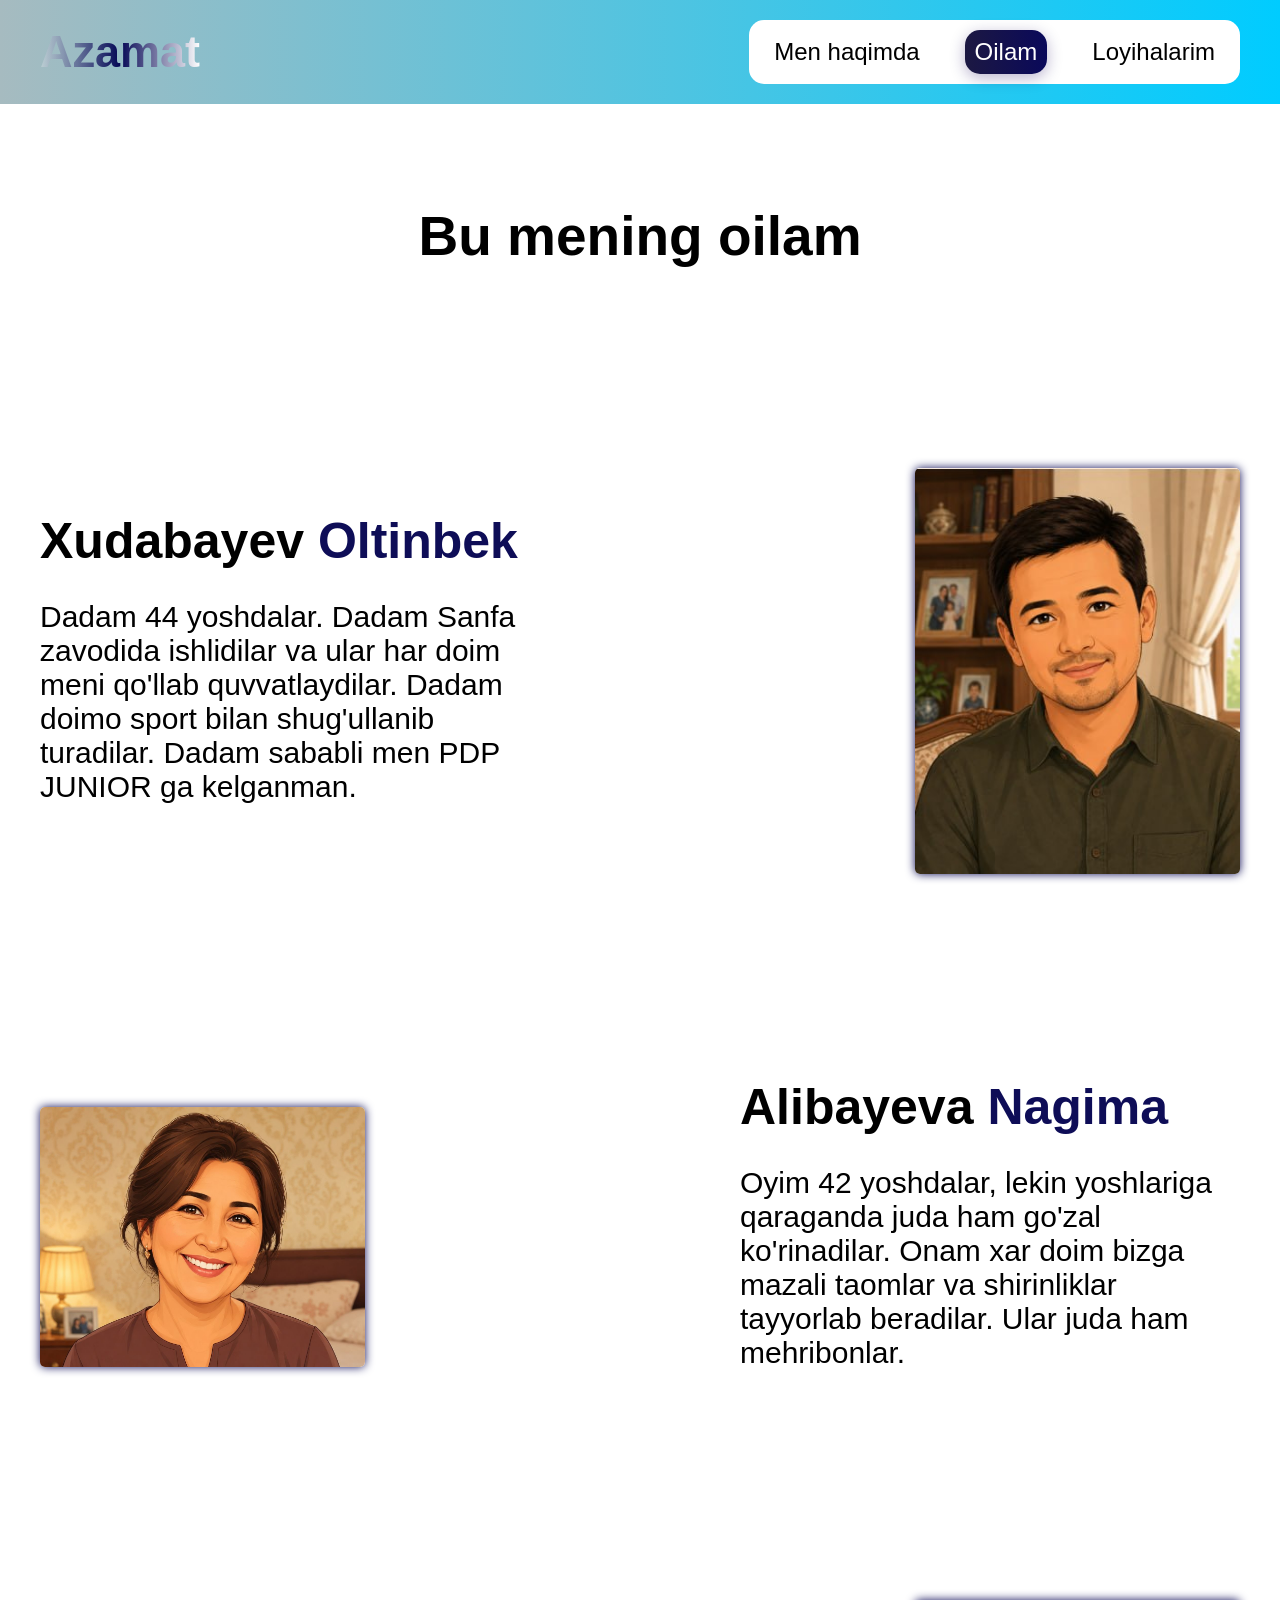
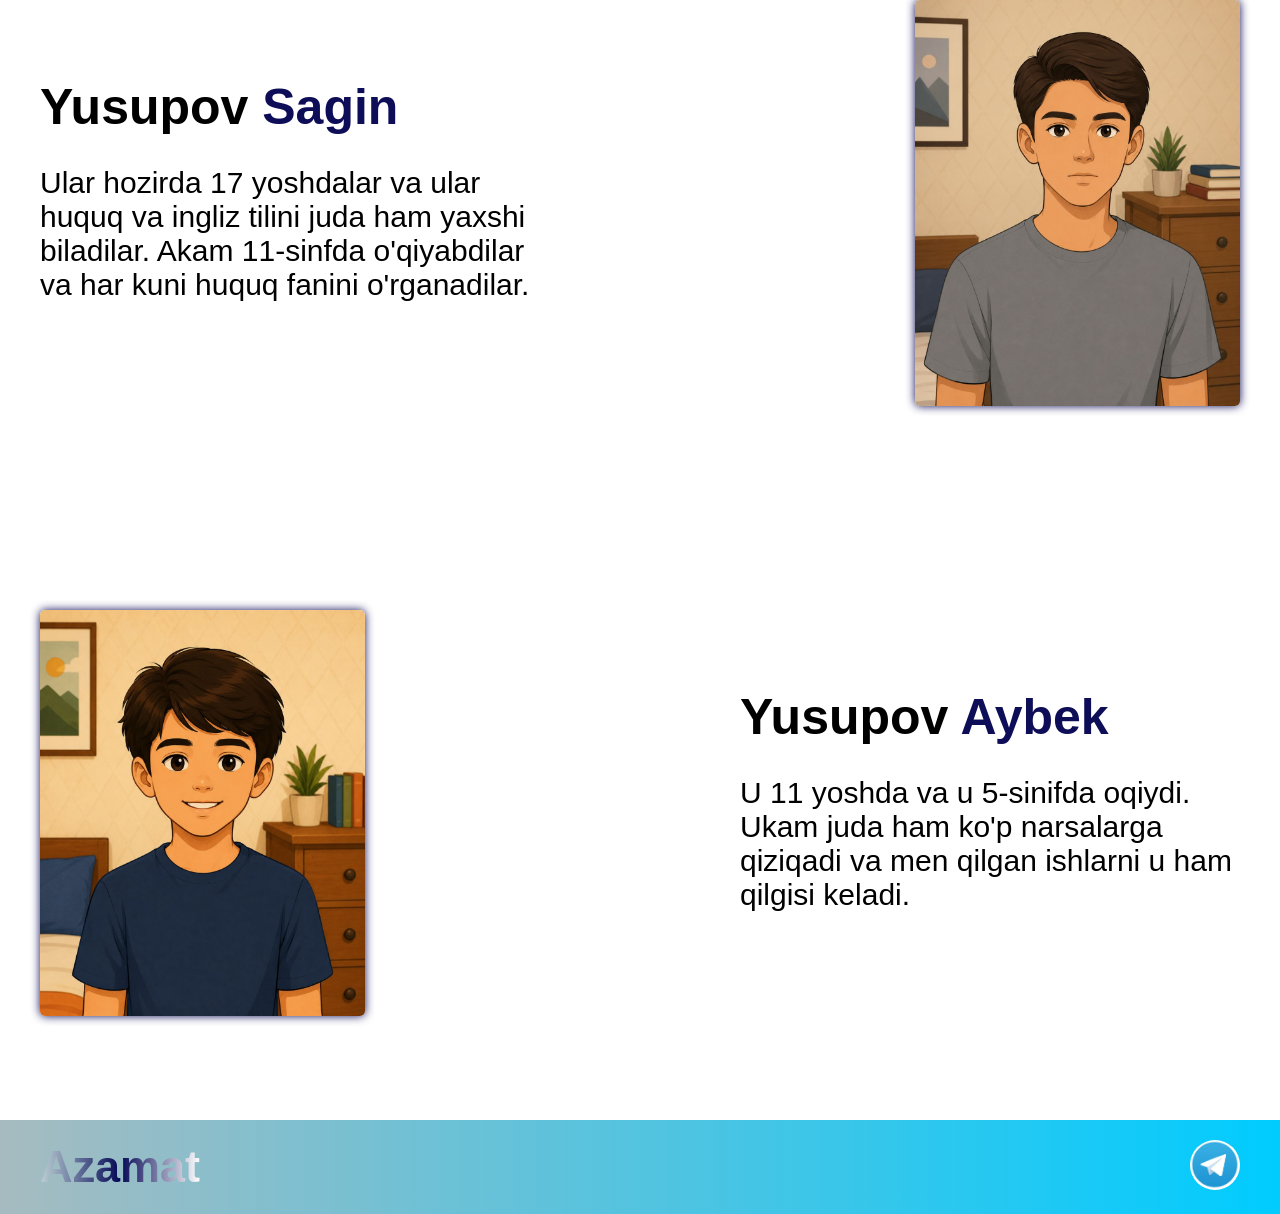
==== commit 5b4bbf6a: "update" ====
--- a/family.html
+++ b/family.html
@@ -104,8 +104,12 @@
         <div class="conteiner">
           <div class="footer-wrapper">
             <a class="logo-link" href="index.html">Azamat</a>
+            <div class="social-box">
+              <a href="https://t.me/yspvvvvv7"
+                ><img class="telegram" src="/img/image copy 4.png" alt=""
+              /></a>
+            </div>
           </div>
-          
         </div>
       </section>
     </main>
--- a/style.css
+++ b/style.css
@@ -429,7 +429,7 @@
 }
 
 .family-img {
-  width: 500px;
+  width: 325px;
   box-shadow: 0px 0px 10px #0e0d57;
   border-radius: 5px;
 }
@@ -475,3 +475,19 @@
 .family-name span {
   color: #0e0d57;
 }
+
+.footer-wrapper {
+  display: flex;
+  justify-content: space-between;
+  align-items: center;
+}
+
+.telegram {
+  border-radius: 50%;
+  border: none;
+  width: 50px;
+  transition: 1.1s;
+}
+.telegram:hover {
+  transform: scale(1.1);
+}
